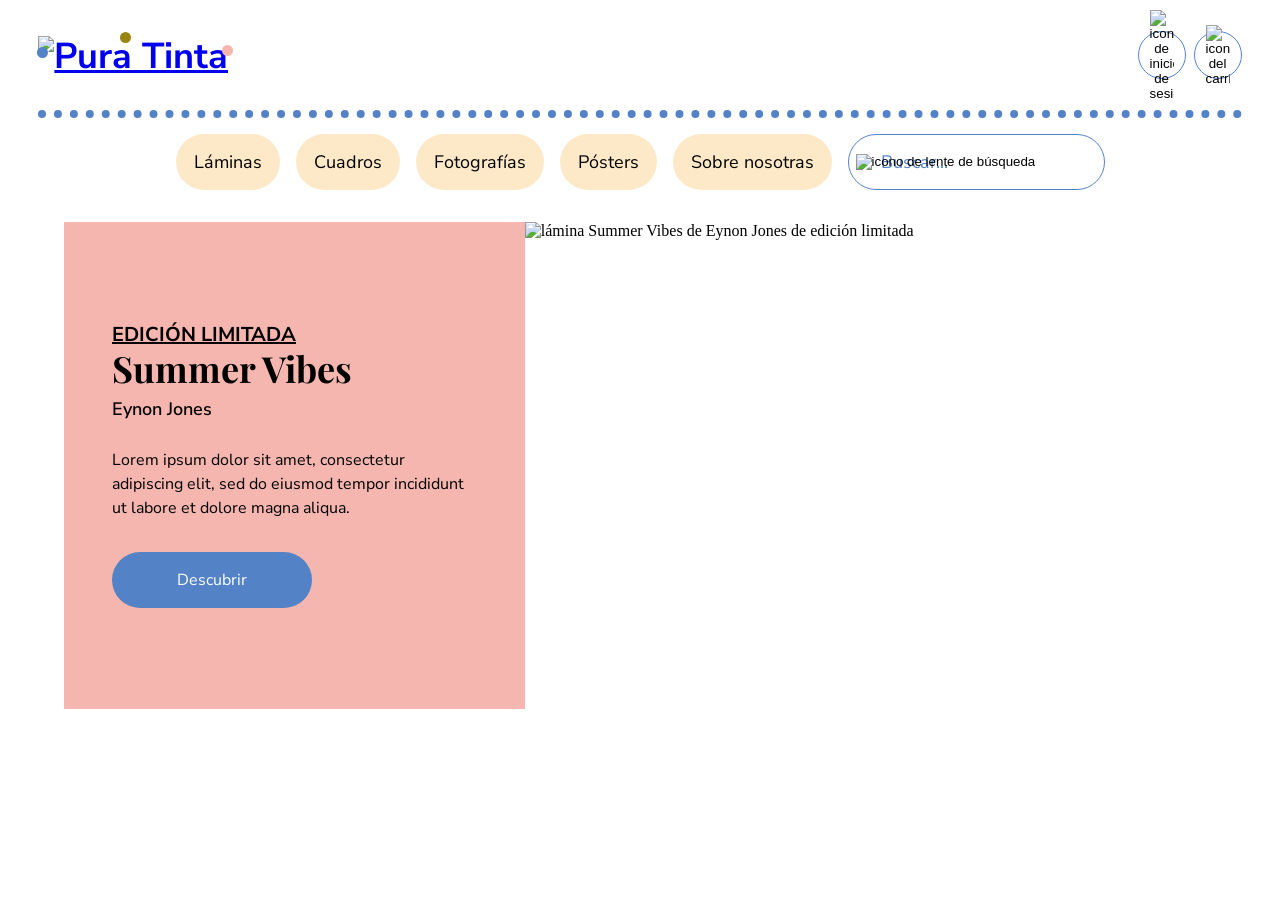
==== index.html @ 2948f5c9 "add hero section" ====
<!doctype html>
<html lang="es">
  <head>
    <meta charset="UTF-8" />
    <meta name="viewport" content="width=device-width, initial-scale=1.0" />
    <title>e-commerce Pura Tinta</title>
    <link rel="stylesheet" href="styles.css" />
    <link rel="preconnect" href="https://fonts.googleapis.com" />
    <link rel="preconnect" href="https://fonts.gstatic.com" crossorigin />
    <link
      href="https://fonts.googleapis.com/css2?family=Nunito+Sans:ital,opsz,wght@0,6..12,200..1000;1,6..12,200..1000&family=Playfair+Display:ital,wght@0,400..900;1,400..900&display=swap"
      rel="stylesheet"
    />
  </head>

  <body>
    <!-- HEADER -->
    <header class="header">
      <!-- PARTE SUPERIOR DEL HEADER -->
      <div class="header_top">
        <!-- Logo -->
        <!-- en la home el logo es h1 -->
        <!-- en las otras páginas el logo será p o div -->
        <h1 class="logo">
          <a href="#">
            <img
              src="http://a517.masterux.net/imagenes/logo-pura-tinta.svg"
              alt="Pura Tinta"
            />
          </a>
          <div class="dot blue"></div>
          <div class="dot olive"></div>
          <div class="dot rose"></div>
        </h1>

        <!-- Contenedor de botones LOGIN y CARRITO -->
        <div class="btns_container">
          <button class="btn_login">
            <img
              class="btn_icon"
              src="https://i.postimg.cc/HxgsJQ8G/icon-button-login.png"
              alt="icono de inicio de sesión"
            />
          </button>

          <button class="btn_shop">
            <img
              class="btn_icon"
              src="https://i.postimg.cc/Y9RkhTw6/icon-button-shop.png"
              alt="icono del carrito"
            />
          </button>
        </div>
      </div>

      <!-- NAVEGADOR -->
      <nav class="nav dotted_border_blue">
        <!-- pills -->
        <ul class="nav_list">
          <li class="nav_pill">
            <a href="#">Láminas</a>
          </li>

          <li class="nav_pill">
            <a href="#">Cuadros</a>
          </li>

          <li class="nav_pill">
            <a href="#">Fotografías</a>
          </li>

          <li class="nav_pill">
            <a href="#">Pósters</a>
          </li>

          <li class="nav_pill">
            <a href="#">Sobre nosotras</a>
          </li>

          <!-- barra de búsqueda -->
          <li>
            <form class="searching_bar_container">
              <input
                class="searching_bar"
                type="search"
                placeholder="Buscar..."
              />
              <button type="submit">
                <img
                  class="btn_icon searching_icon"
                  src="https://i.postimg.cc/g06HcP81/icon-Magnifying-Glass.png"
                  alt="icono de lente de búsqueda"
                />
              </button>
            </form>
          </li>
        </ul>
      </nav>
    </header>

    <main>

            <!-- HERO -->
      <section class="hero_section">
        <!-- container hero texto -->
        <div class="hero_text_container">
          <div class="hero_text">
            <h2 class="hero_title">
              <span class="underlined">EDICIÓN LIMITADA</span>
              Summer Vibes
            </h2>
            <p class="hero_artist_name">Eynon Jones</p>
            <p class="hero_description">
              Lorem ipsum dolor sit amet, consectetur adipiscing elit, sed do
              eiusmod tempor incididunt ut labore et dolore magna aliqua.
            </p>
          </div>

          <!-- este enlace con apariencia de BOTÓN lleva a la FICHA DE PRODUCTO -->
          <a href="#" class="btn_primary">Descubrir</a>
        </div>

        <!-- container hero imagen -->
        <!-- la imagen de la hero está definida como <img> y no como background-image en css ya que es el producto que queremos vender y nos interesa que se lea el “alt” si no se mostra la imagen  -->
        <div class="hero_image">
          <img
            src="http://a517.masterux.net/imagenes/productos/lamina-summer-vibes-eynon-jones.png"
            alt="lámina Summer Vibes de Eynon Jones de edición limitada"
          />
        </div>
      </section>


    </main>
  </body>
</html>
---- styles.css ----
/* ESTILOS COMUNES */
* {
  margin: 0;
  padding: 0;
  box-sizing: border-box;
}

:root {
  font-size: 16px;

  /* COLORES */
  --white: #ffffff;
  --blue: #5383c6;
  --sand: #fde9c8;
  --rose: #f4b6ae;
  --olive: #998513;
  --chocolate: #342620;
  --black: #000000;

  /* TIPOGRAFÍAS */
  --font-title: "Playfair Display", serif;
  --font-body: "Nunito Sans", Arial, sans-serif;
  --font-normal: 400;
  --font-semi-bold: 600;
  --font-bold: 700;

  /* BORDER RADIUS */
  --border-radius-rounded: 50vh;

  /* ANIMACIONES */
  --animation-dot-show: dot-show 0.2s ease forwards 1s;
}

body {
  min-width: 320px;
  padding-inline: clamp(1rem, 3vw, 4rem); /*padding laterales */
  background-color: var(--white);
}

img {
  max-width: 100%;
}

/* ================================================ */

/* COLORES */
.blue {
  background-color: var(--blue);
}

.olive {
  background-color: var(--olive);
}

.rose {
  background-color: var(--rose);
}

/* TIPOGRAFÍAS */
h1,
.hero_title {
  font-family: var(--font-title);
  font-size: 2.25rem; /* 36px */
  line-height: 2.625rem; /* 42px  */
  font-weight: var(--font-bold);
}

h2 {
  font-family: var(--font-title);
  font-size: 1.75rem; /* 28px */
  line-height: 2.35rem; /* 36px  */
  font-weight: var(--font-bold);
}

h3 {
  font-family: var(--font-body);
  font-size: 1.25rem; /* 20px */
  line-height: 1.5rem; /* 24px  */
  font-weight: var(--font-bold);
}

p,
li {
  font-family: var(--font-body);
  font-size: 1rem; /* 16px */
  line-height: 1.5rem; /* 24px  */
  font-weight: var(--font-normal);
}

a {
  font-family: var(--font-body);
}

/* UNDERLINED */
.underlined {
  text-decoration: underline;
  font-family: var(--font-body);
  font-size: 1.25rem; /* 20px */
  line-height: 1.5rem; /* 24px  */
  font-weight: var(--font-bold);
  display: block;
}

/* LOGO */
.logo {
  width: 11rem;
  height: auto;

  position: relative;
  margin-block: 1rem;
}

/* LOGO ANIMACIÓN */
/* MOBILE-FIRST */
/* ENTRADA LOGO */
.logo img {
  width: 100%;
  height: auto;
  opacity: 0;

  transform: translateX(-12rem);
  animation: logo-slide 1s ease forwards;
}

@keyframes logo-slide {
  to {
    opacity: 1;
    transform: translateX(0);
  }
}

/* DOTS */
.dot {
  width: 10px;
  height: 10px;
  border-radius: var(--border-radius-rounded);
  position: absolute;

  opacity: 0;
}

/* blue */
.dot.blue {
  bottom: 17px;
  left: 0px;

  animation:
    var(--animation-dot-show),
    /* aparece con retraso y se queda */ dot-animate-blue 1.1s infinite 1.2s; /* aparece con retraso y se repite en bucle */
}

/* olive */
.dot.olive {
  background-color: var(--olive);

  bottom: 32px;
  left: 75px;

  animation:
    var(--animation-dot-show),
    /* aparece con retraso y se queda */ dot-animate-olive 1.2s infinite 1.2s; /* aparece con retraso y se repite en bucle */
}

/* rose */
.dot.rose {
  background-color: var(--rose);

  bottom: 19px;
  left: 167px;

  animation:
    var(--animation-dot-show),
    /* aparece con retraso y se queda */ dot-animate-rose 1.3s infinite 1.2s; /* aparece con retraso y se repite en bucle */
}

/* APARICIÓN DOTS */
@keyframes dot-show {
  from {
    opacity: 0;
    transform: scale(0);
  }

  to {
    opacity: 1;
    transform: scale(1);
  }
}

/* DOTS SALTANDO */
/* blue */
@keyframes dot-animate-blue {
  5% {
    width: 10px;
    height: 10px;
  }

  20% {
    height: 12px;
  }

  30% {
    width: 8px;
    height: 12px;
  }

  50% {
    width: 11px;
    height: 6px;
    transform: translateY(9px);
  }

  75% {
    width: 10px;
    height: 10px;
  }
}

/* olive */
@keyframes dot-animate-olive {
  5% {
    width: 10px;
    height: 10px;
  }

  20% {
    height: 12px;
  }

  30% {
    width: 8px;
    height: 12px;
  }

  50% {
    width: 11px;
    height: 6px;
    transform: translateY(24px);
  }

  75% {
    width: 10px;
    height: 10px;
  }
}

/* rose */
@keyframes dot-animate-rose {
  5% {
    width: 10px;
    height: 10px;
  }

  20% {
    height: 12px;
  }

  30% {
    width: 8px;
    height: 12px;
  }

  50% {
    width: 11px;
    height: 6px;
    transform: translateY(11px);
  }

  75% {
    width: 10px;
    height: 10px;
  }
}

/* HEADER TOP */
.header_top {
  padding-block: 1rem; /* 16px */
  display: flex;
  justify-content: space-between;
  align-items: center;
  gap: 1rem; /* 16px */
}

.btns_container {
  display: flex;
  justify-content: flex-end;
  align-items: center;
  gap: 0.5rem;
}

/* NAVEGADOR */
/* MOBILE-FIRST */
.nav {
  display: flex;
  justify-content: center;
  align-items: center;
  padding-top: 1rem;
}

.nav li {
  list-style: none;
}

.nav_list {
  width: 100%;
  display: flex;
  flex-wrap: wrap;
  justify-content: center;
  align-items: center;
  gap: 0.5rem 1rem;
}

/* NAV PILLS */
.nav_pill {
  display: flex;
  justify-content: center;
  align-items: center;
  background-color: var(--sand);
  border-radius: var(--border-radius-rounded);
  width: auto;
  padding: 1.125rem 2rem; /* 18px 16px */
  max-height: 2.5rem;
  white-space: nowrap;
}

.nav_pill a {
  font-family: var(--font-body);
  font-size: 1rem; /* 16px*/
  line-height: 1.5rem; /* 24px */
  text-decoration: none;
  color: var(--black);
}

/* nav_pill HOVER */
.nav_pill:hover {
  background-color: var(--rose);
  border: 1px solid var(--black);
  transition-duration: 200ms;
}

/* nav_pill ACTIVE */
.nav_pill.active {
  background-color: var(--chocolate);
  border: none;
}

.nav_pill.active a {
  color: var(--white);
}

/* ================================================ */

/* PRIMARY BUTTON enlace con apariencia de botón */
/* MOBILE FIRST */
.btn_primary {
  background-color: var(--blue);
  color: var(--white);

  text-decoration: none;

  font-family: var(--font-body);
  font-size: 1rem; /* 16px */
  line-height: 1.5rem; /* 24px  */
  font-weight: var(--font-normal);

  display: flex;
  height: 3rem; /* 48px */
  min-width: 200px;
  justify-content: center;
  align-items: center;
  border-radius: var(--border-radius-rounded);
  padding: 1rem 2rem;
  align-self: stretch;
}

.btn_primary:hover {
  background-color: var(--rose);
  color: var(--black);
  border: 1px solid var(--black);
  transition-duration: 200ms;
}

.btn_primary:active {
  background-color: var(--chocolate);
  border: none;
  color: var(--white);
}

/* BUTTON ICON */
/* MOBILE-FIRST */
.btn_icon {
  width: 1.5rem; /* 24px */
}

.btn_login,
.btn_shop,
.btn_heart {
  width: 2.5rem; /* 40px */
  height: 2.5rem; /* 40px */

  background-color: var(--white);
  border: 1px solid var(--blue);
  border-radius: var(--border-radius-rounded);
  display: flex;
  justify-content: center;
  align-items: center;
}

.btn_login:hover,
.btn_shop:hover,
.btn_heart:hover {
  background-color: var(--rose);
  transition-duration: 200ms;
  cursor: pointer;
}

.btn_login:active,
.btn_shop:active,
.btn_heart:active {
  background-color: var(--chocolate);
}

/* BUSCADOR */
/* FORM */
.searching_bar_container {
  position: relative;
  width: 2.5rem;
  height: 2.5rem;
  display: flex;
  justify-content: center;
  align-items: center;
}

.searching_bar::placeholder {
  color: transparent;
}

.searching_bar {
  width: 100%;
  height: 100%;
  background-color: var(--white);
  border: 1px solid var(--blue);
  border-radius: var(--border-radius-rounded);
  position: relative;

  font-family: var(--font-body);
  font-size: 1.125rem; /* 18px */
  line-height: 1.375rem; /* 22px */

  display: flex;
  justify-content: center;
  align-items: center;
}

.searching_bar_container button {
  position: absolute;
  left: 0.5rem;
  background-color: transparent;
  border: none;
  cursor: pointer;
}

/* BORDE SUPERIOR DECORATIVO */
.dotted_border_blue {
  border-top: 0.5rem dotted var(--blue);
}

.dotted_border_olive {
  border-top: 0.5rem dotted var(--olive);
}

.dotted_border_rose {
  border-top: 0.5rem dotted var(--rose);
}

/* ================================================ */

/* HERO SECTION */
.hero_section {
  max-width: 72rem; /* 1152px */
  margin-inline: auto;
  padding: 2rem 0;

  display: flex;
  flex-direction: column-reverse;
  justify-content: flex-start;
  min-width: 14rem;
}

.hero_text_container {
  background-color: var(--rose);
  padding: 1.5rem 1rem;
  display: flex;
  flex-direction: column;
  gap: 2rem;
}

.hero_text {
  display: flex;
  flex-direction: column;
  justify-content: flex-start;
  align-items: stretch;
  gap: 0.5rem;
}

.hero_image > img {
  width: 100%;
  height: 100%;
  aspect-ratio: 316/350;
  object-fit: cover;
  display: block;
}

.hero_artist_name {
  font-size: 1.125rem; /* 18px */
  font-weight: var(--font-semi-bold);
  margin-block-end: 1.2rem;
}

/* ================================================ */

/* PANTALLAS min 503px */
@media screen and (min-width: 503px) {
  /* NAVEGADOR */
  .nav_pill {
    padding: 1.625rem 1.125rem; /* 26px 18px */
    max-height: 3.5rem; /* 56px */
  }

  .nav_pill a {
    font-size: 1.125rem; /* 18px */
    line-height: 1.375rem; /* 22px */
  }

  .searching_bar_container {
    width: 100%;
    height: 3.5rem;
  }

  .searching_bar {
    display: flex;
    align-items: center;
    padding-left: 2rem;
  }

  .searching_bar::placeholder {
    color: var(--blue);
  }
}

/* ================================================ */

/* PANTALLAS min 766px */
@media screen and (min-width: 766px) {
  /* LOGO ANIMACIÓN */
  .logo {
    width: 12rem;
  }

  .dot {
    width: 11px;
    height: 11px;
  }

  /* DOTS PUNTO DE PARTIDA */
  /* blue */
  .dot.blue {
    bottom: 20px;
    left: -1px;
  }

  /* olive */
  .dot.olive {
    bottom: 35px;
    left: 82px;
  }

  /* rose */
  .dot.rose {
    bottom: 22px;
    left: 184px;
  }

  /* DOTS SALTANDO */
  /* blue */
  @keyframes dot-animate-blue {
    5% {
      width: 11px;
      height: 11px;
    }

    20% {
      height: 13px;
    }

    30% {
      width: 10px;
      height: 13px;
    }

    50% {
      width: 12px;
      height: 8px;
      transform: translateY(12px);
    }

    75% {
      width: 11px;
      height: 11px;
    }
  }

  /* olive */
  @keyframes dot-animate-olive {
    5% {
      width: 11px;
      height: 11px;
    }

    20% {
      height: 13px;
    }

    30% {
      width: 10px;
      height: 13px;
    }

    50% {
      width: 12px;
      height: 8px;
      transform: translateY(27px);
    }

    75% {
      width: 11px;
      height: 11px;
    }
  }

  /* rose */
  @keyframes dot-animate-rose {
    5% {
      width: 11px;
      height: 11px;
    }

    20% {
      height: 13px;
    }

    30% {
      width: 10px;
      height: 13px;
    }

    50% {
      width: 12px;
      height: 8px;
      transform: translateY(14px);
    }

    75% {
      width: 11px;
      height: 11px;
    }
  }

  /* PRIMARY BUTTON enlace con apariencia de botón */
  .btn_primary {
    width: 12.5rem; /* 200px */
    height: 3.5rem; /* 56px */
  }

  /* BUTTON ICON */
  .btn_login,
  .btn_shop,
  .btn_heart {
    width: 3rem; /* 48px */
    height: 3rem; /* 48px */
  }

  /* HERO SECTION */
  .hero_section {
    padding: 2rem 0;
    display: grid;
    grid-template-columns: 40% 60%;
  }

  .hero_section .btn_primary {
    align-self: start;
    width: 12.5rem; /* 200px */
    height: 3.5rem; /* 56px */
  }

  .hero_image > img {
    aspect-ratio: 760/536;
  }

  .hero_text_container {
    padding: 3rem;
    display: flex;
    flex-direction: column;
    justify-content: center;
    gap: 2rem;
  }
}
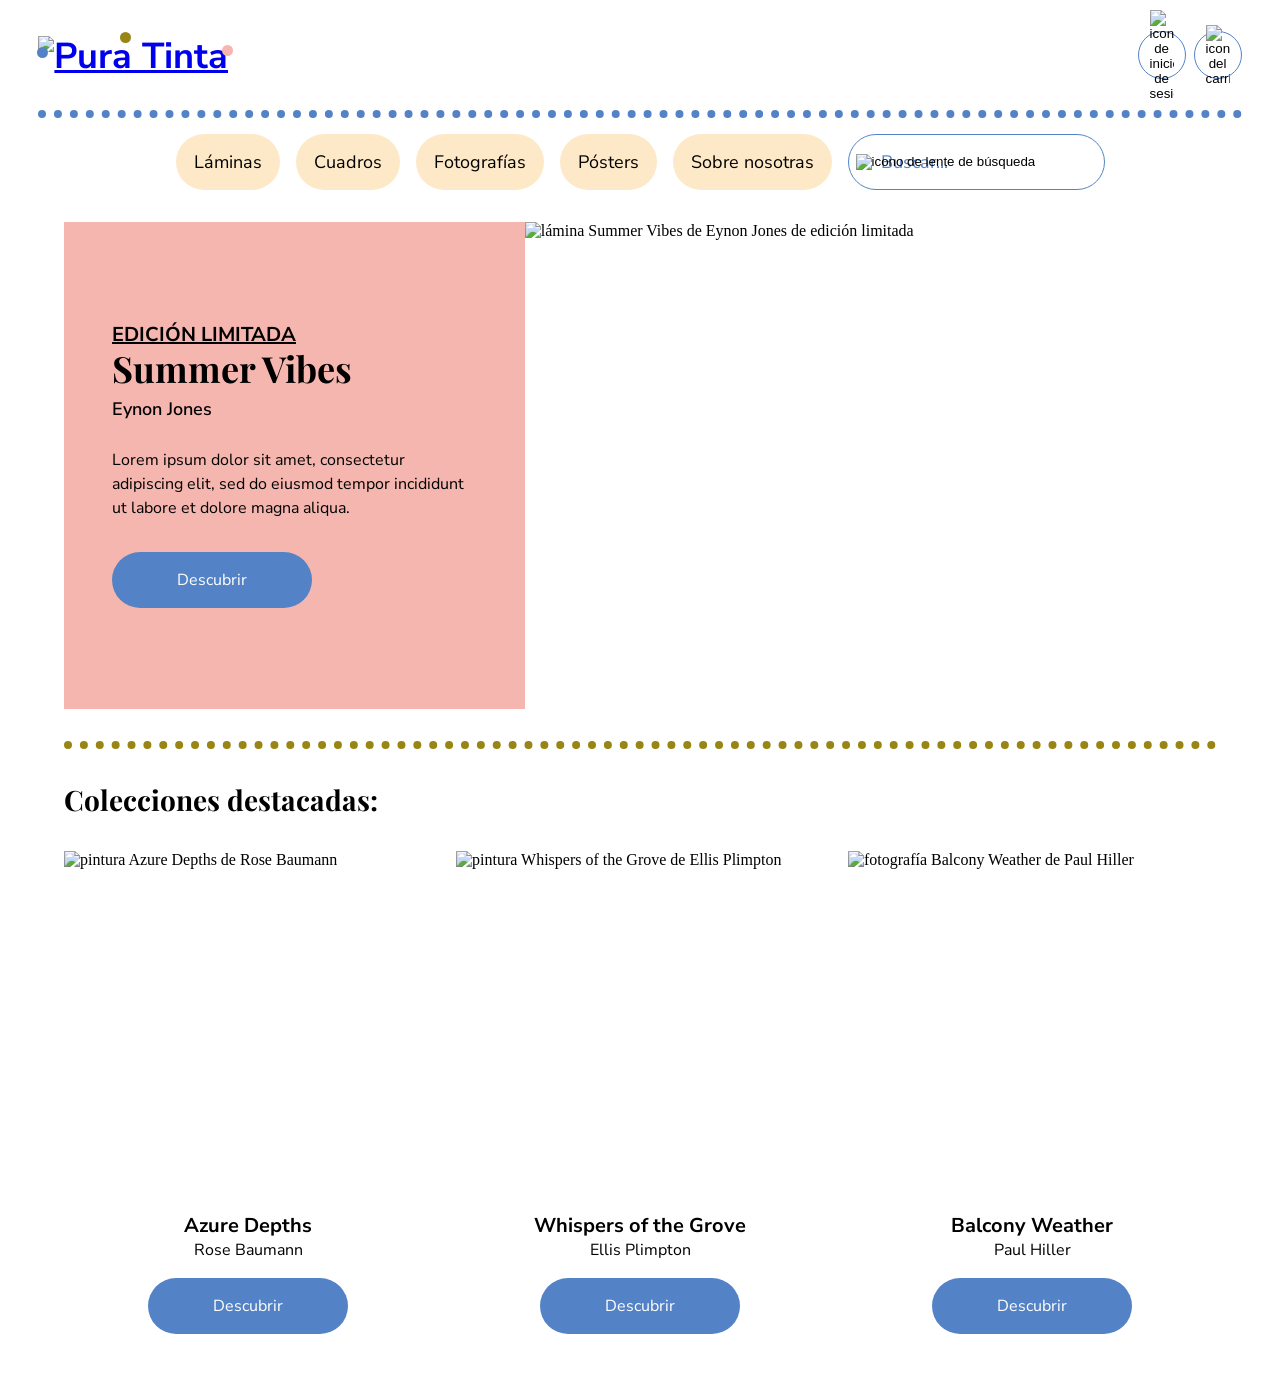
==== commit 67ec1f6d: "add collections section" ====
--- a/index.html
+++ b/index.html
@@ -130,6 +130,54 @@
         </div>
       </section>
 
+            <!-- COLECCIONES DESTACADAS -->
+      <!-- los enlaces con apariencia de botón llevarían a la colección correspondiente -->
+
+      <section class="collections_section dotted_border_olive">
+        <h2>Colecciones destacadas:</h2>
+
+        <div class="collection_cards_container">
+          <!-- card 1 -->
+          <article class="collection_card">
+            <img
+              src="http://a517.masterux.net/imagenes/productos/pintura-azure-depths-rosa-baumann.jpg"
+              alt="pintura Azure Depths de Rose Baumann"
+            />
+            <div class="collection_info">
+              <h3>Azure Depths</h3>
+              <p>Rose Baumann</p>
+              <a href="#" class="btn_primary">Descubrir</a>
+            </div>
+          </article>
+
+          <!-- card 2 -->
+          <article class="collection_card">
+            <img
+              src="http://a517.masterux.net/imagenes/productos/pintura-whispers-of-the-grove-ellis-plimpton.png"
+              alt="pintura Whispers of the Grove de Ellis Plimpton"
+            />
+            <div class="collection_info">
+              <h3>Whispers of the Grove</h3>
+              <p>Ellis Plimpton</p>
+              <a href="#" class="btn_primary">Descubrir</a>
+            </div>
+          </article>
+
+          <!-- card 3 -->
+          <article class="collection_card">
+            <img
+              src="http://a517.masterux.net/imagenes/productos/fotografia-balcony-weather-paul-hiller.png"
+              alt="fotografía Balcony Weather de Paul Hiller"
+            />
+            <div class="collection_info">
+              <h3>Balcony Weather</h3>
+              <p>Paul Hiller</p>
+              <a href="#" class="btn_primary">Descubrir</a>
+            </div>
+          </article>
+        </div>
+      </section>
+
 
     </main>
   </body>
--- a/styles.css
+++ b/styles.css
@@ -516,6 +516,58 @@
   margin-block-end: 1.2rem;
 }
 
+/* COLLECTIONS SECTION */
+.collections_section {
+  max-width: 72rem; /* 1152px */
+  margin-inline: auto;
+  padding: 2rem 0;
+  display: flex;
+  flex-direction: column;
+  justify-content: flex-start;
+  gap: 2rem;
+}
+
+.collection_cards_container {
+  display: grid;
+  grid-template-columns: repeat(auto-fit, minmax(14rem, 1fr));
+  gap: 1.5rem;
+}
+
+.collection_card {
+  position: relative;
+
+  display: flex;
+  flex-direction: column;
+  justify-content: flex-end;
+  align-items: center;
+}
+
+.collection_card > img {
+  width: 100%;
+  aspect-ratio: 3/4;
+  object-fit: cover;
+  display: block;
+}
+
+.collection_info {
+  position: absolute;
+  bottom: 0;
+  width: 100%;
+  min-height: 8.5rem;
+  background-color: hsla(0, 0%, 100%, 0.4);
+  padding: 0.5rem;
+
+  display: flex;
+  flex-direction: column;
+  justify-content: flex-start;
+  align-items: center;
+  text-align: center;
+}
+
+.collection_info > .btn_primary {
+  margin-block-start: auto;
+}
+
 /* ================================================ */
 
 /* PANTALLAS min 503px */
@@ -703,4 +755,9 @@
     justify-content: center;
     gap: 2rem;
   }
-}
+
+   /* COLLECTIONS SECTION */
+  .collection_info > .btn_primary {
+    align-self: center;
+  }
+}
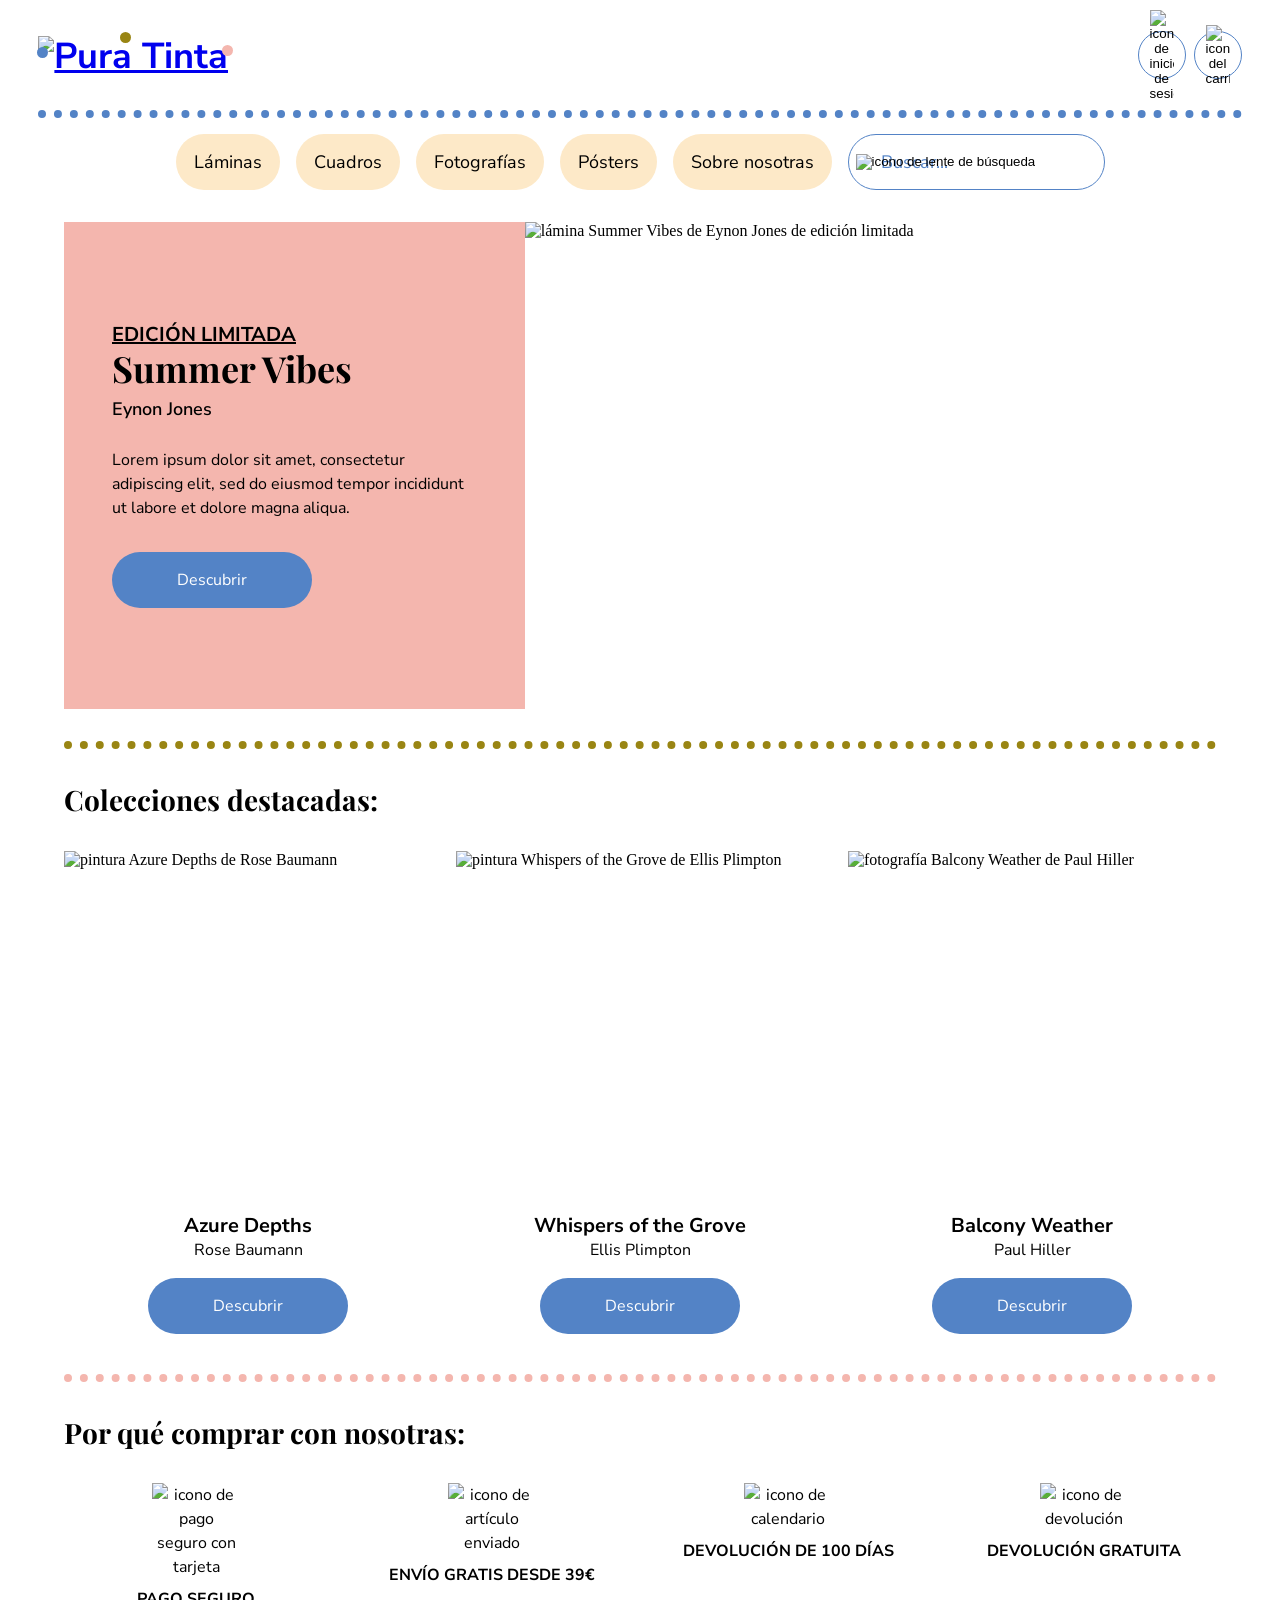
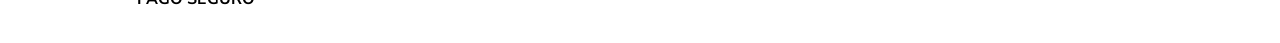
==== commit 4b94fee2: "add delivery section" ====
--- a/index.html
+++ b/index.html
@@ -99,8 +99,7 @@
     </header>
 
     <main>
-
-            <!-- HERO -->
+      <!-- HERO -->
       <section class="hero_section">
         <!-- container hero texto -->
         <div class="hero_text_container">
@@ -130,9 +129,8 @@
         </div>
       </section>
 
-            <!-- COLECCIONES DESTACADAS -->
+      <!-- COLECCIONES DESTACADAS -->
       <!-- los enlaces con apariencia de botón llevarían a la colección correspondiente -->
-
       <section class="collections_section dotted_border_olive">
         <h2>Colecciones destacadas:</h2>
 
@@ -178,6 +176,52 @@
         </div>
       </section>
 
+      <!-- BANNER ENVIÓS SEGUROS -->
+      <section class="delivery_section dotted_border_rose">
+        <h2>Por qué comprar con nosotras:</h2>
+
+        <ul class="delivery_cards_container">
+          <!-- PAGO SEGURO -->
+          <li class="delivery_card">
+            <img
+              src="http://a517.masterux.net/imagenes/iconos/icono_pagoseguro.png"
+              alt="icono de pago seguro con tarjeta"
+              class="icon_delivery_section"
+            />
+            <p>pago seguro</p>
+          </li>
+
+          <!-- ENVÍO GRATIS -->
+          <li class="delivery_card">
+            <img
+              src="http://a517.masterux.net/imagenes/iconos/icono_enviado.png"
+              alt="icono de artículo enviado"
+              class="icon_delivery_section"
+            />
+            <p>envío gratis desde 39€</p>
+          </li>
+
+          <!-- DEVOLUCIÓN DE 100 DÍAS -->
+          <li class="delivery_card">
+            <img
+              src="http://a517.masterux.net/imagenes/iconos/icono_calendario.png"
+              alt="icono de calendario"
+              class="icon_delivery_section"
+            />
+            <p>devolución de 100 días</p>
+          </li>
+
+          <!-- DEVOLUCIÓN GRATUITA -->
+          <li class="delivery_card">
+            <img
+              src="http://a517.masterux.net/imagenes/iconos/icono_devolucion.png"
+              alt="icono de devolución"
+              class="icon_delivery_section"
+            />
+            <p>devolución gratuita</p>
+          </li>
+        </ul>
+      </section>
 
     </main>
   </body>
--- a/styles.css
+++ b/styles.css
@@ -103,7 +103,7 @@
 
 /* LOGO */
 .logo {
-  width: 11rem;
+  width: 176px;
   height: auto;
 
   position: relative;
@@ -118,7 +118,7 @@
   height: auto;
   opacity: 0;
 
-  transform: translateX(-12rem);
+  transform: translateX(-192px);
   animation: logo-slide 1s ease forwards;
 }
 
@@ -288,7 +288,6 @@
 }
 
 /* NAVEGADOR */
-/* MOBILE-FIRST */
 .nav {
   display: flex;
   justify-content: center;
@@ -568,6 +567,43 @@
   margin-block-start: auto;
 }
 
+/* BENEFICIOS DE ENVÍO */
+.delivery_section {
+  max-width: 72rem; /* 1152px */
+	margin-inline: auto;
+	padding-block: 2rem; /* 32px */
+}
+
+.delivery_cards_container {
+  display: grid;
+  grid-template-columns: repeat(auto-fit, minmax(120px, 1fr));
+  gap: 2rem;
+  list-style: none;
+  margin-block-start: 2rem;
+}
+
+.delivery_card {
+  display: flex;
+  flex-direction: column;
+  align-items: center;
+  text-align: center;
+  gap: 0.5rem; /* 8px */
+}
+
+.delivery_card > p {
+  font-family: var(--font-body);
+  font-size: 1rem; /* 16px */
+  line-height: 1.5rem; /* 24px  */
+  font-weight: var(--font-bold);
+  text-transform: uppercase;
+}
+
+.delivery_card img {
+  width: 5.5rem; /*88px*/
+  object-fit: contain;
+}
+
+
 /* ================================================ */
 
 /* PANTALLAS min 503px */
@@ -605,7 +641,7 @@
 @media screen and (min-width: 766px) {
   /* LOGO ANIMACIÓN */
   .logo {
-    width: 12rem;
+    width: 192px;
   }
 
   .dot {
@@ -756,7 +792,7 @@
     gap: 2rem;
   }
 
-   /* COLLECTIONS SECTION */
+  /* COLLECTIONS SECTION */
   .collection_info > .btn_primary {
     align-self: center;
   }
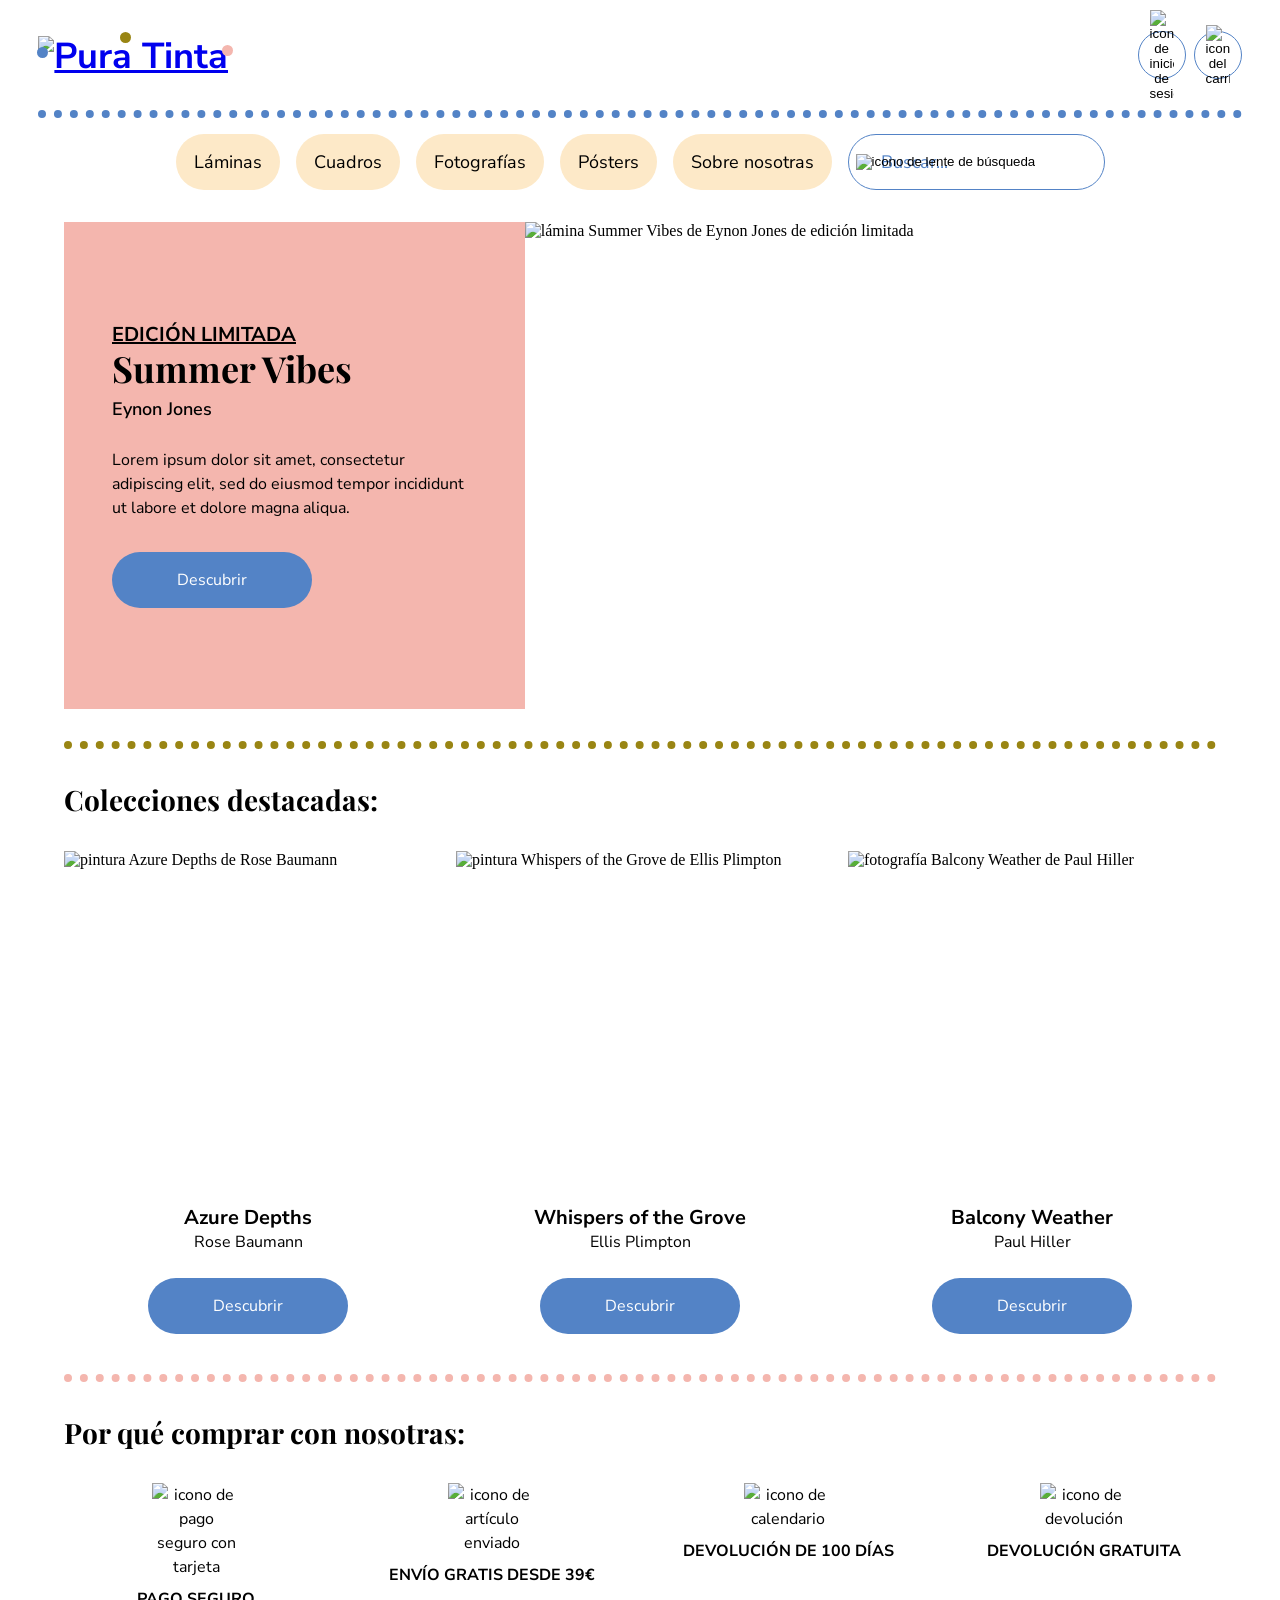
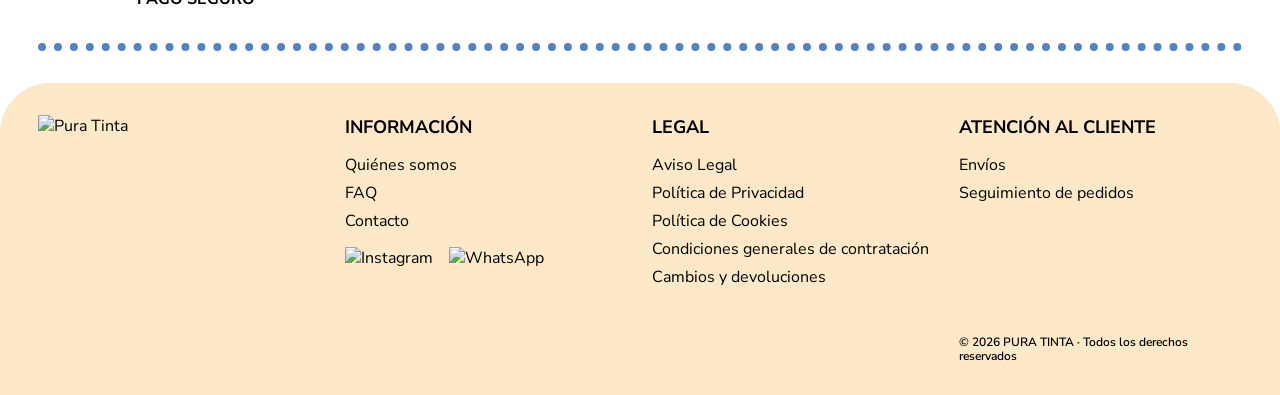
==== commit d4b95ba0: "add footer" ====
--- a/index.html
+++ b/index.html
@@ -58,7 +58,7 @@
         <!-- pills -->
         <ul class="nav_list">
           <li class="nav_pill">
-            <a href="#">Láminas</a>
+            <a href="/laminas.html">Láminas</a>
           </li>
 
           <li class="nav_pill">
@@ -116,7 +116,7 @@
           </div>
 
           <!-- este enlace con apariencia de BOTÓN lleva a la FICHA DE PRODUCTO -->
-          <a href="#" class="btn_primary">Descubrir</a>
+          <a href="laminas.html#product" class="btn_primary">Descubrir</a>
         </div>
 
         <!-- container hero imagen -->
@@ -188,7 +188,7 @@
               alt="icono de pago seguro con tarjeta"
               class="icon_delivery_section"
             />
-            <p>pago seguro</p>
+            <p class="uppercase">Pago seguro</p>
           </li>
 
           <!-- ENVÍO GRATIS -->
@@ -198,7 +198,7 @@
               alt="icono de artículo enviado"
               class="icon_delivery_section"
             />
-            <p>envío gratis desde 39€</p>
+            <p class="uppercase">Envío gratis desde 39€</p>
           </li>
 
           <!-- DEVOLUCIÓN DE 100 DÍAS -->
@@ -208,7 +208,7 @@
               alt="icono de calendario"
               class="icon_delivery_section"
             />
-            <p>devolución de 100 días</p>
+            <p class="uppercase">Devolución de 100 días</p>
           </li>
 
           <!-- DEVOLUCIÓN GRATUITA -->
@@ -218,11 +218,106 @@
               alt="icono de devolución"
               class="icon_delivery_section"
             />
-            <p>devolución gratuita</p>
-          </li>
-        </ul>
-      </section>
-
+            <p class="uppercase">Devolución gratuita</p>
+          </li>
+        </ul>
+      </section>
+
+      <div class="dotted_border_blue"></div>
     </main>
+
+    <!-- FOOTER -->
+    <footer class="footer">
+      <div class="logo_footer">
+        <a href="index.html">
+          <img
+            src="http://a517.masterux.net/imagenes/logo-footer.svg"
+            alt="Pura Tinta"
+          />
+        </a>
+      </div>
+
+      <!-- INFORMACIÓN -->
+      <section class="footer_section">
+        <h2 class="footer_theme uppercase">Información</h2>
+        <ul>
+          <li>
+            <a href="#">Quiénes somos</a>
+          </li>
+
+          <li>
+            <a href="#">FAQ</a>
+          </li>
+
+          <li>
+            <a href="#">Contacto</a>
+          </li>
+        </ul>
+
+        <div class="footer_icons_container">
+          <a href="#">
+            <img
+              src="http://a517.masterux.net/imagenes/iconos/icono_instagram_logo.svg"
+              alt="Instagram"
+              class="footer_img"
+            />
+          </a>
+
+          <a href="#">
+            <img
+              src="http://a517.masterux.net/imagenes/iconos/icono_whatApp_logo.svg"
+              alt="WhatsApp"
+              class="footer_img"
+            />
+          </a>
+        </div>
+      </section>
+
+      <!-- LEGAL -->
+      <section class="footer_section">
+        <h2 class="footer_theme uppercase">Legal</h2>
+        <ul>
+          <li>
+            <a href="#">Aviso Legal</a>
+          </li>
+
+          <li>
+            <a href="#">Política de Privacidad</a>
+          </li>
+
+          <li>
+            <a href="#">Política de Cookies</a>
+          </li>
+
+          <li>
+            <a href="#">Condiciones generales de contratación</a>
+          </li>
+
+          <li>
+            <a href="#">Cambios y devoluciones</a>
+          </li>
+        </ul>
+      </section>
+
+      <!-- ATENCIÓN AL CLIENTE -->
+      <section class="footer_section">
+        <h2 class="footer_theme uppercase">Atención al cliente</h2>
+        <ul>
+          <li>
+            <a href="#">Envíos</a>
+          </li>
+
+          <li>
+            <a href="#">Seguimiento de pedidos</a>
+          </li>
+        </ul>
+      </section>
+
+      <!-- COPYRIGHT -->
+      <p class="copyright">
+        &copy; 2026 PURA TINTA · Todos los derechos reservados
+      </p>
+    </footer>
+    
   </body>
 </html>
--- a/styles.css
+++ b/styles.css
@@ -1,4 +1,4 @@
-/* ESTILOS COMUNES */
+/* ================= ESTILOS COMUNES ================= */
 * {
   margin: 0;
   padding: 0;
@@ -33,17 +33,21 @@
 
 body {
   min-width: 320px;
+  
+  background-color: var(--white);
+}
+ 
+.header,
+main {
   padding-inline: clamp(1rem, 3vw, 4rem); /*padding laterales */
-  background-color: var(--white);
 }
 
 img {
   max-width: 100%;
 }
 
-/* ================================================ */
-
-/* COLORES */
+/* ================= COLORES ================= */
+
 .blue {
   background-color: var(--blue);
 }
@@ -56,7 +60,7 @@
   background-color: var(--rose);
 }
 
-/* TIPOGRAFÍAS */
+/* ============== TIPOGRAFÍAS ============== */
 h1,
 .hero_title {
   font-family: var(--font-title);
@@ -91,6 +95,10 @@
   font-family: var(--font-body);
 }
 
+.uppercase {
+  text-transform: uppercase;
+}
+
 /* UNDERLINED */
 .underlined {
   text-decoration: underline;
@@ -101,8 +109,9 @@
   display: block;
 }
 
-/* LOGO */
-.logo {
+/* ============== LOGO ============== */
+.logo,
+.logo_footer {
   width: 176px;
   height: auto;
 
@@ -110,8 +119,8 @@
   margin-block: 1rem;
 }
 
-/* LOGO ANIMACIÓN */
-/* MOBILE-FIRST */
+/* ============== LOGO ANIMACIÓN ============== */
+
 /* ENTRADA LOGO */
 .logo img {
   width: 100%;
@@ -271,6 +280,227 @@
   }
 }
 
+/* PANTALLAS min 766px */
+@media screen and (min-width: 766px) {
+  /* LOGO ANIMACIÓN */
+  .logo {
+    width: 192px;
+  }
+
+  .dot {
+    width: 11px;
+    height: 11px;
+  }
+
+  /* DOTS PUNTO DE PARTIDA */
+  /* blue */
+  .dot.blue {
+    bottom: 20px;
+    left: -1px;
+  }
+
+  /* olive */
+  .dot.olive {
+    bottom: 35px;
+    left: 82px;
+  }
+
+  /* rose */
+  .dot.rose {
+    bottom: 22px;
+    left: 184px;
+  }
+
+  /* DOTS SALTANDO */
+  /* blue */
+  @keyframes dot-animate-blue {
+    5% {
+      width: 11px;
+      height: 11px;
+    }
+
+    20% {
+      height: 13px;
+    }
+
+    30% {
+      width: 10px;
+      height: 13px;
+    }
+
+    50% {
+      width: 12px;
+      height: 8px;
+      transform: translateY(12px);
+    }
+
+    75% {
+      width: 11px;
+      height: 11px;
+    }
+  }
+
+  /* olive */
+  @keyframes dot-animate-olive {
+    5% {
+      width: 11px;
+      height: 11px;
+    }
+
+    20% {
+      height: 13px;
+    }
+
+    30% {
+      width: 10px;
+      height: 13px;
+    }
+
+    50% {
+      width: 12px;
+      height: 8px;
+      transform: translateY(27px);
+    }
+
+    75% {
+      width: 11px;
+      height: 11px;
+    }
+  }
+
+  /* rose */
+  @keyframes dot-animate-rose {
+    5% {
+      width: 11px;
+      height: 11px;
+    }
+
+    20% {
+      height: 13px;
+    }
+
+    30% {
+      width: 10px;
+      height: 13px;
+    }
+
+    50% {
+      width: 12px;
+      height: 8px;
+      transform: translateY(14px);
+    }
+
+    75% {
+      width: 11px;
+      height: 11px;
+    }
+  }
+}
+
+/* ============== BOTONES ============== */
+
+/* PRIMARY BUTTON enlace con apariencia de botón */
+/* MOBILE FIRST */
+.btn_primary {
+  background-color: var(--blue);
+  color: var(--white);
+
+  text-decoration: none;
+
+  font-family: var(--font-body);
+  font-size: 1rem; /* 16px */
+  line-height: 1.5rem; /* 24px  */
+  font-weight: var(--font-normal);
+
+  display: flex;
+  height: 3rem; /* 48px */
+  min-width: 200px;
+  justify-content: center;
+  align-items: center;
+  border-radius: var(--border-radius-rounded);
+  padding: 1rem 2rem;
+  align-self: stretch;
+}
+
+.btn_primary:hover {
+  background-color: var(--rose);
+  color: var(--black);
+  border: 1px solid var(--black);
+  transition-duration: 200ms;
+}
+
+.btn_primary:active {
+  background-color: var(--chocolate);
+  border: none;
+  color: var(--white);
+}
+
+/* BUTTON ICON */
+/* MOBILE-FIRST */
+.btn_icon {
+  width: 1.5rem; /* 24px */
+}
+
+.btn_login,
+.btn_shop,
+.btn_heart {
+  width: 2.5rem; /* 40px */
+  height: 2.5rem; /* 40px */
+
+  background-color: var(--white);
+  border: 1px solid var(--blue);
+  border-radius: var(--border-radius-rounded);
+  display: flex;
+  justify-content: center;
+  align-items: center;
+}
+
+.btn_login:hover,
+.btn_shop:hover,
+.btn_heart:hover {
+  background-color: var(--rose);
+  transition-duration: 200ms;
+  cursor: pointer;
+}
+
+.btn_login:active,
+.btn_shop:active,
+.btn_heart:active {
+  background-color: var(--chocolate);
+}
+
+/* PANTALLAS min 766px */
+@media screen and (min-width: 766px) {
+  /* PRIMARY BUTTON enlace con apariencia de botón */
+  .btn_primary {
+    width: 12.5rem; /* 200px */
+    height: 3.5rem; /* 56px */
+  }
+
+  /* BUTTON ICON */
+  .btn_login,
+  .btn_shop,
+  .btn_heart {
+    width: 3rem; /* 48px */
+    height: 3rem; /* 48px */
+  }
+}
+
+/* ================= BORDE SUPERIOR DECORATIVO ================ */
+.dotted_border_blue {
+  border-top: 0.5rem dotted var(--blue);
+}
+
+.dotted_border_olive {
+  border-top: 0.5rem dotted var(--olive);
+}
+
+.dotted_border_rose {
+  border-top: 0.5rem dotted var(--rose);
+}
+
+/* ============== NAVEGADOR ============== */
+
 /* HEADER TOP */
 .header_top {
   padding-block: 1rem; /* 16px */
@@ -287,7 +517,7 @@
   gap: 0.5rem;
 }
 
-/* NAVEGADOR */
+/* NAVBAR */
 .nav {
   display: flex;
   justify-content: center;
@@ -344,78 +574,6 @@
 
 .nav_pill.active a {
   color: var(--white);
-}
-
-/* ================================================ */
-
-/* PRIMARY BUTTON enlace con apariencia de botón */
-/* MOBILE FIRST */
-.btn_primary {
-  background-color: var(--blue);
-  color: var(--white);
-
-  text-decoration: none;
-
-  font-family: var(--font-body);
-  font-size: 1rem; /* 16px */
-  line-height: 1.5rem; /* 24px  */
-  font-weight: var(--font-normal);
-
-  display: flex;
-  height: 3rem; /* 48px */
-  min-width: 200px;
-  justify-content: center;
-  align-items: center;
-  border-radius: var(--border-radius-rounded);
-  padding: 1rem 2rem;
-  align-self: stretch;
-}
-
-.btn_primary:hover {
-  background-color: var(--rose);
-  color: var(--black);
-  border: 1px solid var(--black);
-  transition-duration: 200ms;
-}
-
-.btn_primary:active {
-  background-color: var(--chocolate);
-  border: none;
-  color: var(--white);
-}
-
-/* BUTTON ICON */
-/* MOBILE-FIRST */
-.btn_icon {
-  width: 1.5rem; /* 24px */
-}
-
-.btn_login,
-.btn_shop,
-.btn_heart {
-  width: 2.5rem; /* 40px */
-  height: 2.5rem; /* 40px */
-
-  background-color: var(--white);
-  border: 1px solid var(--blue);
-  border-radius: var(--border-radius-rounded);
-  display: flex;
-  justify-content: center;
-  align-items: center;
-}
-
-.btn_login:hover,
-.btn_shop:hover,
-.btn_heart:hover {
-  background-color: var(--rose);
-  transition-duration: 200ms;
-  cursor: pointer;
-}
-
-.btn_login:active,
-.btn_shop:active,
-.btn_heart:active {
-  background-color: var(--chocolate);
 }
 
 /* BUSCADOR */
@@ -458,22 +616,36 @@
   cursor: pointer;
 }
 
-/* BORDE SUPERIOR DECORATIVO */
-.dotted_border_blue {
-  border-top: 0.5rem dotted var(--blue);
-}
-
-.dotted_border_olive {
-  border-top: 0.5rem dotted var(--olive);
-}
-
-.dotted_border_rose {
-  border-top: 0.5rem dotted var(--rose);
-}
-
-/* ================================================ */
-
-/* HERO SECTION */
+/* PANTALLAS min 503px */
+@media screen and (min-width: 503px) {
+  /* NAVEGADOR */
+  .nav_pill {
+    padding: 1.625rem 1.125rem; /* 26px 18px */
+    max-height: 3.5rem; /* 56px */
+  }
+
+  .nav_pill a {
+    font-size: 1.125rem; /* 18px */
+    line-height: 1.375rem; /* 22px */
+  }
+
+  .searching_bar_container {
+    width: 100%;
+    height: 3.5rem;
+  }
+
+  .searching_bar {
+    display: flex;
+    align-items: center;
+    padding-left: 2rem;
+  }
+
+  .searching_bar::placeholder {
+    color: var(--blue);
+  }
+}
+
+/* ================= HERO SECTION ================= */
 .hero_section {
   max-width: 72rem; /* 1152px */
   margin-inline: auto;
@@ -515,7 +687,35 @@
   margin-block-end: 1.2rem;
 }
 
-/* COLLECTIONS SECTION */
+/* PANTALLAS min 766px */
+@media screen and (min-width: 766px) {
+  /* HERO SECTION */
+  .hero_section {
+    padding: 2rem 0;
+    display: grid;
+    grid-template-columns: 40% 60%;
+  }
+
+  .hero_section .btn_primary {
+    align-self: start;
+    width: 12.5rem; /* 200px */
+    height: 3.5rem; /* 56px */
+  }
+
+  .hero_image > img {
+    aspect-ratio: 760/536;
+  }
+
+  .hero_text_container {
+    padding: 3rem;
+    display: flex;
+    flex-direction: column;
+    justify-content: center;
+    gap: 2rem;
+  }
+}
+
+/* ================ COLLECTIONS SECTION =============== */
 .collections_section {
   max-width: 72rem; /* 1152px */
   margin-inline: auto;
@@ -552,7 +752,7 @@
   position: absolute;
   bottom: 0;
   width: 100%;
-  min-height: 8.5rem;
+  height: 8rem;
   background-color: hsla(0, 0%, 100%, 0.4);
   padding: 0.5rem;
 
@@ -567,11 +767,23 @@
   margin-block-start: auto;
 }
 
-/* BENEFICIOS DE ENVÍO */
+/* PANTALLAS min 766px */
+@media screen and (min-width: 766px) {
+  /* COLLECTIONS SECTION */
+  .collection_info {
+    height: 9rem;
+  }
+
+  .collection_info > .btn_primary {
+    align-self: center;
+  }
+}
+
+/* =============== BENEFICIOS DE ENVÍO ================ */
 .delivery_section {
   max-width: 72rem; /* 1152px */
-	margin-inline: auto;
-	padding-block: 2rem; /* 32px */
+  margin-inline: auto;
+  padding-block: 2rem; /* 32px */
 }
 
 .delivery_cards_container {
@@ -595,7 +807,6 @@
   font-size: 1rem; /* 16px */
   line-height: 1.5rem; /* 24px  */
   font-weight: var(--font-bold);
-  text-transform: uppercase;
 }
 
 .delivery_card img {
@@ -603,197 +814,495 @@
   object-fit: contain;
 }
 
-
-/* ================================================ */
-
-/* PANTALLAS min 503px */
-@media screen and (min-width: 503px) {
-  /* NAVEGADOR */
-  .nav_pill {
-    padding: 1.625rem 1.125rem; /* 26px 18px */
-    max-height: 3.5rem; /* 56px */
-  }
-
-  .nav_pill a {
-    font-size: 1.125rem; /* 18px */
-    line-height: 1.375rem; /* 22px */
-  }
-
-  .searching_bar_container {
-    width: 100%;
-    height: 3.5rem;
-  }
-
-  .searching_bar {
-    display: flex;
-    align-items: center;
-    padding-left: 2rem;
-  }
-
-  .searching_bar::placeholder {
-    color: var(--blue);
-  }
-}
-
-/* ================================================ */
+/* ================== LÁMINAS PAGE =================== */
+
+/* BREADCRUMBS */
+.breadcrumbs ul {
+  display: flex;
+  justify-content: flex-start;
+  align-items: center;
+  flex-wrap: wrap;
+  gap: 0.25rem;
+  list-style: none;
+}
+
+/* se añaden barras separadoras */
+.breadcrumbs li:not(:last-child)::after {
+  content: "/";
+}
+
+.breadcrumbs a {
+  color: black;
+  text-decoration: none;
+  font-size: 1rem; /* 16px */
+  line-height: 1.5rem; /* 24px */
+}
+
+.breadcrumbs a:hover {
+  text-decoration: underline;
+}
+
+/* ================= FICHA DE PRODUCTO =============== */
+.product_sheet {
+  max-width: 72rem;
+  margin-inline: auto;
+  padding-block: 2rem;
+}
+
+/* LAYOUT FICHA */
+.product_sheet_container {
+  display: flex;
+  flex-direction: column;
+  margin-top: 1.5rem; /* 24px */
+  gap: 1rem;
+}
 
 /* PANTALLAS min 766px */
 @media screen and (min-width: 766px) {
-  /* LOGO ANIMACIÓN */
-  .logo {
-    width: 192px;
-  }
-
-  .dot {
-    width: 11px;
-    height: 11px;
-  }
-
-  /* DOTS PUNTO DE PARTIDA */
-  /* blue */
-  .dot.blue {
-    bottom: 20px;
-    left: -1px;
-  }
-
-  /* olive */
-  .dot.olive {
-    bottom: 35px;
-    left: 82px;
-  }
-
-  /* rose */
-  .dot.rose {
-    bottom: 22px;
-    left: 184px;
-  }
-
-  /* DOTS SALTANDO */
-  /* blue */
-  @keyframes dot-animate-blue {
-    5% {
-      width: 11px;
-      height: 11px;
-    }
-
-    20% {
-      height: 13px;
-    }
-
-    30% {
-      width: 10px;
-      height: 13px;
-    }
-
-    50% {
-      width: 12px;
-      height: 8px;
-      transform: translateY(12px);
-    }
-
-    75% {
-      width: 11px;
-      height: 11px;
-    }
-  }
-
-  /* olive */
-  @keyframes dot-animate-olive {
-    5% {
-      width: 11px;
-      height: 11px;
-    }
-
-    20% {
-      height: 13px;
-    }
-
-    30% {
-      width: 10px;
-      height: 13px;
-    }
-
-    50% {
-      width: 12px;
-      height: 8px;
-      transform: translateY(27px);
-    }
-
-    75% {
-      width: 11px;
-      height: 11px;
-    }
-  }
-
-  /* rose */
-  @keyframes dot-animate-rose {
-    5% {
-      width: 11px;
-      height: 11px;
-    }
-
-    20% {
-      height: 13px;
-    }
-
-    30% {
-      width: 10px;
-      height: 13px;
-    }
-
-    50% {
-      width: 12px;
-      height: 8px;
-      transform: translateY(14px);
-    }
-
-    75% {
-      width: 11px;
-      height: 11px;
-    }
-  }
-
-  /* PRIMARY BUTTON enlace con apariencia de botón */
-  .btn_primary {
-    width: 12.5rem; /* 200px */
-    height: 3.5rem; /* 56px */
-  }
-
-  /* BUTTON ICON */
-  .btn_login,
-  .btn_shop,
-  .btn_heart {
-    width: 3rem; /* 48px */
-    height: 3rem; /* 48px */
-  }
-
-  /* HERO SECTION */
-  .hero_section {
-    padding: 2rem 0;
+  .product_sheet_container {
     display: grid;
-    grid-template-columns: 40% 60%;
-  }
-
-  .hero_section .btn_primary {
-    align-self: start;
-    width: 12.5rem; /* 200px */
-    height: 3.5rem; /* 56px */
-  }
-
-  .hero_image > img {
-    aspect-ratio: 760/536;
-  }
-
-  .hero_text_container {
-    padding: 3rem;
-    display: flex;
-    flex-direction: column;
-    justify-content: center;
-    gap: 2rem;
-  }
-
-  /* COLLECTIONS SECTION */
-  .collection_info > .btn_primary {
-    align-self: center;
-  }
-}
+    grid-template-columns: 45% 1fr;
+  }
+}
+
+/* IMAGEN */
+.product_sheet_image img {
+  width: 100%;
+  aspect-ratio: 648/896;
+  object-fit: cover;
+  display: block;
+}
+
+.product_sheet_content {
+  position: relative;
+  display: flex;
+  flex-direction: column;
+  gap: 1.3rem;
+  container-type: inline-size; /* para habilitar container queries */
+}
+
+.product_sheet_content .btn_heart {
+  position: absolute;
+  top: 0;
+  right: 0;
+}
+
+/* CABECERA */
+.product_sheet_header h1 {
+  display: flex;
+  flex-direction: column;
+  gap: 0.5rem;
+}
+
+/* NOMBRE ARTISTA */
+.product_sheet_artist_name {
+  font-family: var(--font-title);
+  font-size: 1rem;
+  line-height: 1.5rem;
+  font-weight: var(--font-semi-bold);
+}
+
+/* PRECIO */
+.product_sheet_price {
+  display: flex;
+  align-items: flex-end;
+  gap: 1rem;
+}
+
+.price {
+  font-family: var(--font-body);
+  font-size: 2rem; /* 32px */
+  line-height: 2.75rem; /* 44px */
+}
+
+.taxes {
+  font-size: 1rem; /* 16px */
+  line-height: 1.5rem; /* 24px */
+}
+
+/* TALLAS */
+.product_sheet_size {
+  display: flex;
+  flex-direction: column;
+  gap: 0.75rem;
+}
+
+.product_sheet_size :is(legend) {
+  font-family: var(--font-body);
+  font-size: 1rem;
+  margin-block-end: 0.5rem;
+}
+
+input[type="radio"] {
+  display: none;
+}
+
+.btns_size_container {
+  display: flex;
+  flex-direction: column;
+  justify-content: center;
+  gap: 0.5rem;
+}
+
+@container (min-width: 503px) {
+  .btns_size_container {
+    flex-direction: row;
+  }
+}
+
+.btn_secondary {
+  height: 2.5rem;
+  padding-inline: 0.5rem;
+  border-radius: var(--border-radius-rounded);
+  border: 1px solid var(--black);
+  background-color: var(--white);
+  white-space: nowrap;
+  cursor: pointer;
+
+  font-family: var(--font-body);
+  font-size: 1rem;
+
+  display: flex;
+  justify-content: center;
+  align-items: center;
+  flex-grow: 1;
+}
+
+.btn_secondary:hover {
+  background-color: var(--rose);
+  border: 1px solid var(--black);
+}
+
+.btn_secondary:active {
+  background-color: var(--chocolate);
+  color: var(--white);
+}
+
+/* AÑADIR O RESTAR UNIDADES */
+.quantity_selector {
+  min-height: 3rem;
+  border: 1px solid var(--blue);
+  border-radius: var(--border-radius-rounded);
+  display: flex;
+  justify-content: center;
+  align-items: center;
+  gap: 1rem;
+}
+
+.quantity_selector button {
+  border: none;
+  background: transparent;
+  cursor: pointer;
+}
+
+.quantity_selector span {
+  font-family: var(--font-body);
+  font-size: 1rem;
+}
+
+.btn_cart_plus,
+.btn_cart_minus {
+  width: 2.5rem; /* 40px */
+  height: 2.5rem; /* 40px */
+}
+
+/* BOTÓN CARRITO */
+.btn_add_to_cart {
+  min-height: 3rem;
+  border: none;
+  border-radius: var(--border-radius-rounded);
+  padding-inline: 1rem;
+  background-color: var(--blue);
+  color: var(--white);
+  display: flex;
+  justify-content: center;
+  align-items: center;
+  gap: 1rem;
+
+  font-family: var(--font-body);
+  font-size: 1rem;
+  cursor: pointer;
+}
+
+.btn_add_to_cart:hover {
+  background-color: var(--rose);
+  color: var(--black);
+  border: 1px solid var(--black);
+}
+
+.btn_add_to_cart:active {
+  background-color: var(--chocolate);
+  color: var(--white);
+}
+
+/* EXTRA INFO */
+.product_sheet_additional_info ul {
+  padding-left: 1rem;
+}
+
+/* COMPARTIR ENLACE */
+.product_sheet_share {
+  display: flex;
+  align-items: flex-end;
+  gap: 0.5rem;
+}
+
+.btn_share {
+  width: 2rem; /* 32px */
+  height: 2rem; /* 32px */
+  border: none;
+  background-color: transparent;
+}
+
+.product_sheet_share:hover {
+  text-decoration: underline;
+  cursor: pointer;
+}
+
+/* EXTRA INFO */
+.product_sheet_additional_info ul {
+  padding-left: 1rem;
+}
+
+/* ================= PRODUCTOS SUGERIDOS =============== */
+
+.suggested_products_section {
+  max-width: 72rem; /* 1152px */
+  margin-inline: auto;
+  padding-block: 2rem; /* 32px */
+}
+
+/* FLUID GRID MOBILE */
+.suggested_products_cards_container {
+  display: grid;
+  grid-template-columns: repeat(auto-fit, minmax(12.5rem, 1fr));
+  gap: 1.5rem;
+  row-gap: 2rem;
+  margin-block-start: 1.5rem;
+}
+
+.suggested_products_card {
+  display: flex;
+  flex-direction: column;
+  gap: 0.5rem; /* 8px */
+  height: 100%;
+}
+
+.suggested_products_img {
+  width: 100%;
+  aspect-ratio: 176/250;
+  object-fit: cover;
+}
+
+.suggested_products_text_container {
+  display: flex;
+  flex-direction: column;
+  gap: 0.75rem; /* 12 px */
+  flex-grow: 1;
+}
+
+.suggested_products_title {
+  display: flex;
+  flex-direction: column;
+  font-size: 1.25rem; /* 20px */
+  line-height: 1.5rem; /* 24px  */
+  font-weight: var(--font-bold);
+}
+
+.suggested_products_artist_name {
+  font-size: 1rem; /* 16px */
+  line-height: 1.5rem; /* 24px  */
+  font-weight: var(--font-normal);
+}
+
+.suggested_products_price_buttons_container {
+  display: grid;
+  grid-template-columns: minmax(0, 1fr) auto;
+  gap: 0.5rem;
+  margin-top: auto;
+}
+
+.price {
+  font-size: 1.25rem; /* 20px */
+  line-height: 1.375rem; /* 22px  */
+  font-weight: var(--font-semi-bold);
+  display: flex;
+  flex-direction: column;
+  justify-content: space-between;
+}
+
+.taxes {
+  font-size: 0.875rem; /* 14px */
+  line-height: 1rem; /* 16px */
+  font-weight: var(--font-normal);
+}
+
+.suggested_products_buttons_container {
+  display: flex;
+  flex-wrap: wrap;
+  justify-content: flex-end;
+  gap: 0.5rem;
+}
+
+/* =========== BOTONES OJO ============== */
+
+/* BOTÓN CARRITO */
+.btn_icon_add_to_cart {
+  height: 2.5rem;
+  width: 2.5rem;
+  border: none;
+  border-radius: var(--border-radius-rounded);
+  background-color: var(--blue);
+  color: var(--white);
+  display: flex;
+  justify-content: center;
+  align-items: center;
+
+  font-family: var(--font-body);
+  font-size: 1rem;
+  cursor: pointer;
+}
+
+.btn_icon_add_to_cart:hover {
+  background-color: var(--rose);
+  color: var(--black);
+  border: 1px solid var(--black);
+}
+
+.btn_icon_add_to_cart:active {
+  background-color: var(--chocolate);
+  color: var(--white);
+}
+
+@media screen and (min-width: 766px) {
+  .btn_icon_add_to_cart {
+    height: 3rem;
+    width: 3rem;
+  }
+}
+
+
+
+/* ===================== FOOTER ==================== */
+
+.footer :is(h2) {
+  font-family: var(--font-body);
+  font-size: 1.125rem; /* 18px */
+  line-height: 1.5rem; /* 24px  */
+  font-weight: var(--font-bold);
+}
+
+.footer {
+  padding-inline: clamp(1rem, 3vw, 4rem); /*padding laterales */
+  background-color: var(--sand);
+  border-radius: 50px 50px 0 0;
+  margin-block-start: 2rem;
+  padding-block: 2rem;
+  display: flex;
+  flex-direction: column;
+  justify-content: flex-start;
+  align-items: center;
+  gap: 2.5rem;
+}
+
+.footer_section {
+  display: flex;
+  flex-direction: column;
+  justify-content: flex-start;
+  align-items: center;
+}
+
+.footer :is(ul) {
+  list-style: none;
+  margin-block-start: 0.5rem;
+}
+
+.footer :is(li) {
+  font-family: var(--font-body);
+  font-size: 1rem; /* 16px */
+  line-height: 1.25rem; /* 20px  */
+  font-weight: var(--font-normal); 
+  text-align: center;
+  margin: 0.5rem 0;
+}
+
+.footer :is(a) {
+  text-decoration: none;
+  color: var(--black);
+}
+
+.footer :is(a):hover {
+  color: var(--blue);
+  
+}
+
+.footer :is(a):active {
+  font-weight: var(--font-semi-bold);
+}
+
+.footer_img:hover{
+  transform: scale(1.1);
+  transition-duration: 200ms;
+}
+
+
+.footer_icons_container {
+  margin: 0.5rem 0 0;
+  display: flex;
+  width: max-content;
+  height: auto;
+  gap: 1rem;
+}
+
+.copyright {
+  font-family: var(--font-body);
+  font-size: 0.75rem; /* 12px */
+  line-height: 0.875rem;
+  font-weight: var(--font-semi-bold);
+  text-align: center;
+}
+
+
+/* PANTALLAS min 766px */
+@media screen and (min-width: 766px) {
+  .footer {
+    display: grid;
+    grid-template-columns: repeat(4, 1fr);
+    grid-template-rows: repeat(2, min-content);
+    align-items: start;
+    column-gap: 1.5rem;
+    grid-template-areas:
+    "logo info legal atencionAlCliente"
+    ".    .    .     copyright";
+  }
+
+  .footer_section {
+    align-items: start;
+  }
+
+  .footer :is(li) {
+    text-align: start;
+  }
+
+  .logo_footer {
+    grid-area: logo;
+    margin: 0 1rem 0 0;
+  }
+
+  .footer > section:nth-of-type(1) {
+    grid-area: info;
+  }
+
+  footer > section:nth-of-type(2) {
+    grid-area: legal;
+  }
+
+   footer > section:nth-of-type(3) {
+    grid-area: atencionAlCliente;
+  }
+
+  .copyright {
+    grid-area: copyright;
+    text-align: start;
+  }
+}
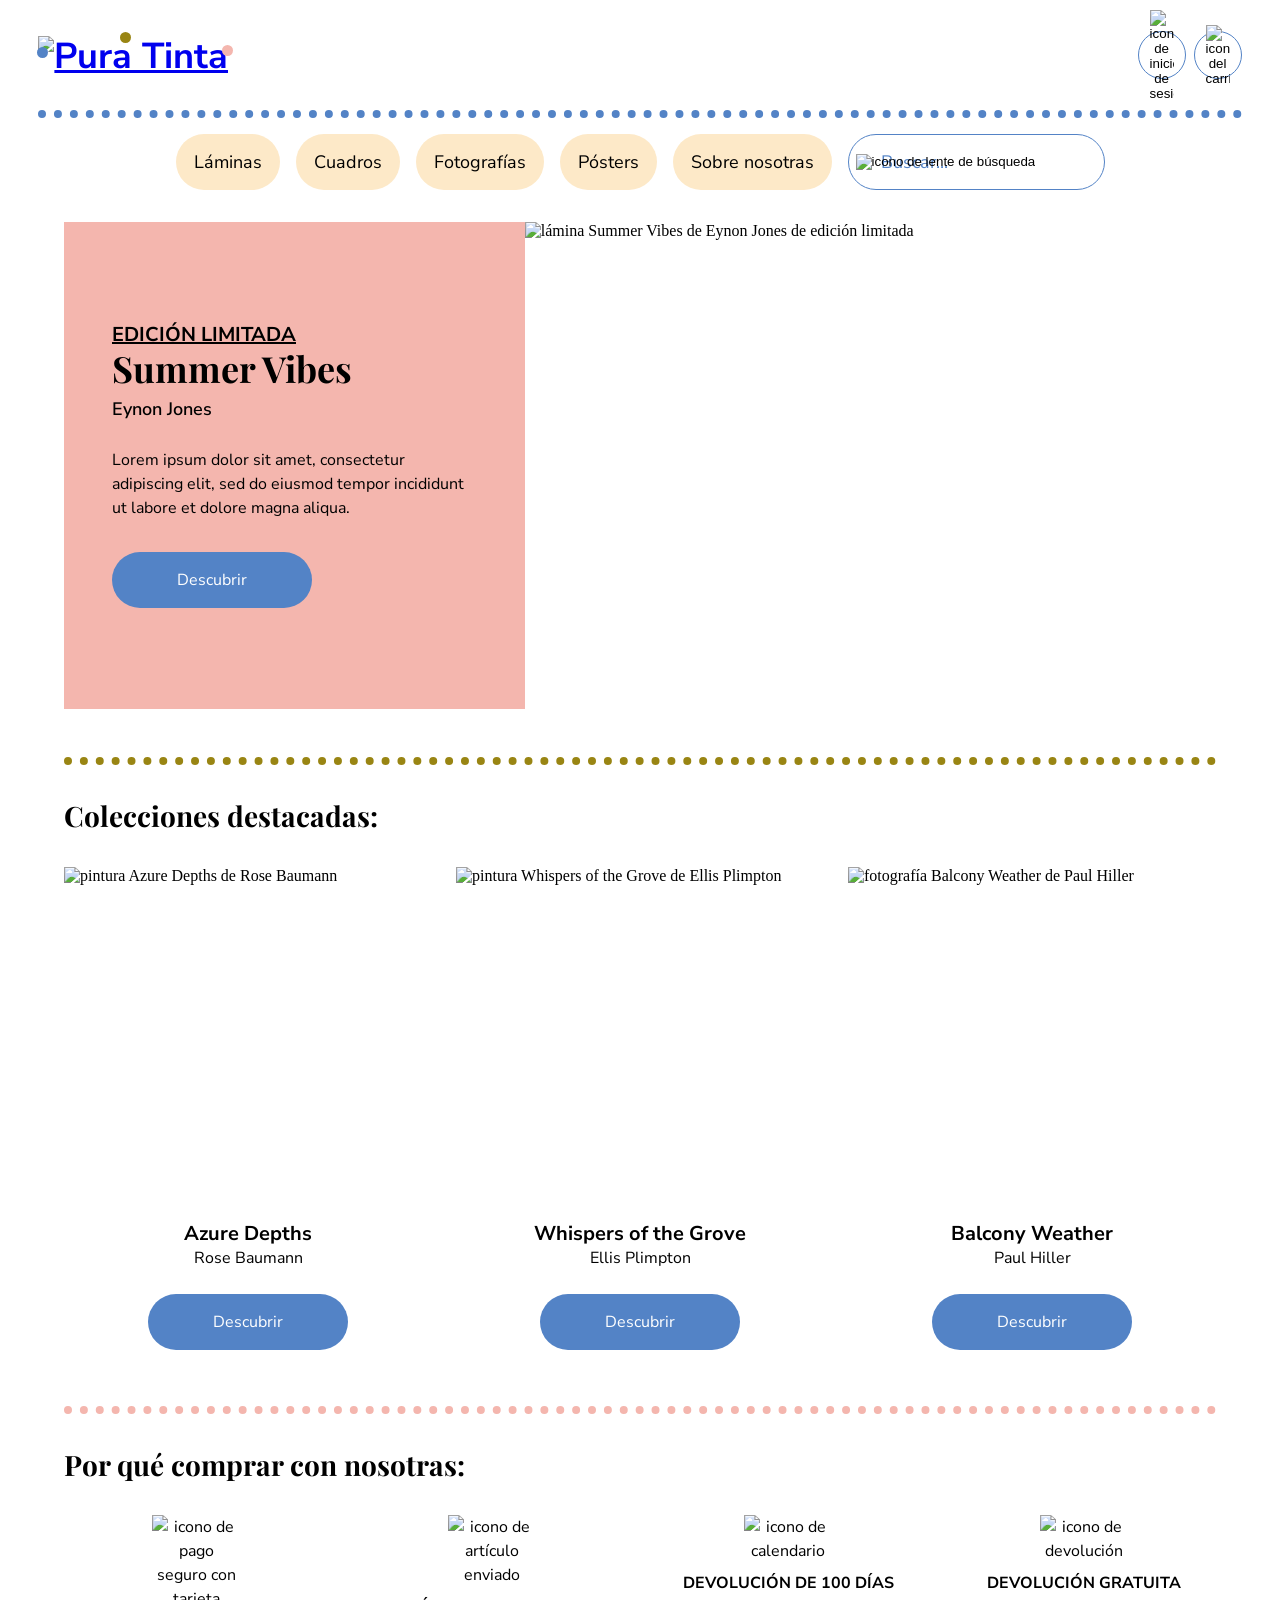
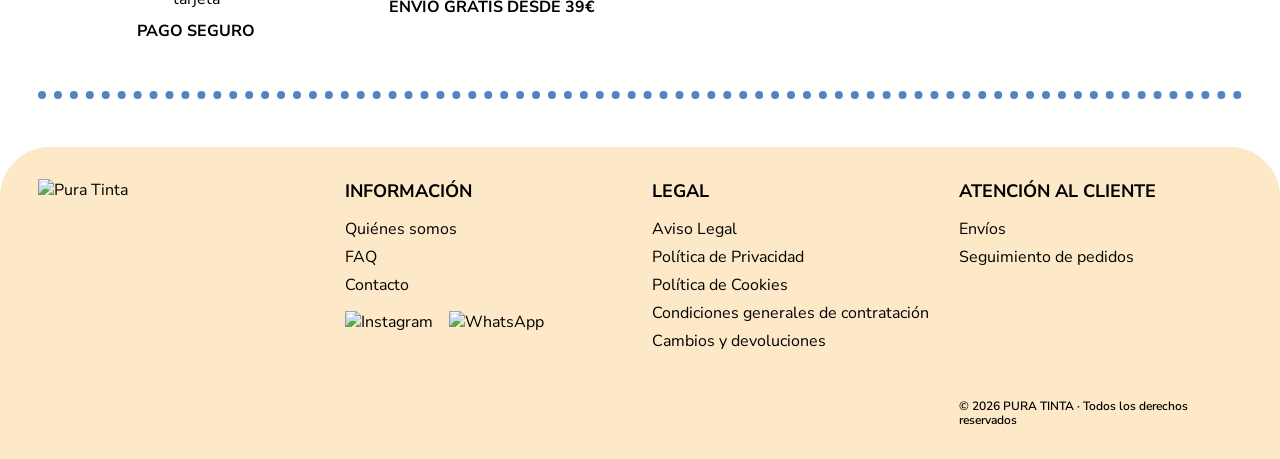
==== commit a87a53fb: "update images urls" ====
--- a/index.html
+++ b/index.html
@@ -24,7 +24,7 @@
         <h1 class="logo">
           <a href="#">
             <img
-              src="http://a517.masterux.net/imagenes/logo-pura-tinta.svg"
+              src="https://a517.masterux.net/imagenes/logo-pura-tinta.svg"
               alt="Pura Tinta"
             />
           </a>
@@ -38,7 +38,7 @@
           <button class="btn_login">
             <img
               class="btn_icon"
-              src="https://i.postimg.cc/HxgsJQ8G/icon-button-login.png"
+              src="https://a517.masterux.net/imagenes/iconos/icono_boton_login.svg"
               alt="icono de inicio de sesión"
             />
           </button>
@@ -46,7 +46,7 @@
           <button class="btn_shop">
             <img
               class="btn_icon"
-              src="https://i.postimg.cc/Y9RkhTw6/icon-button-shop.png"
+              src="https://a517.masterux.net/imagenes/iconos/icono_boton_carrito.svg"
               alt="icono del carrito"
             />
           </button>
@@ -86,9 +86,9 @@
                 placeholder="Buscar..."
               />
               <button type="submit">
-                <img
+                 <img
                   class="btn_icon searching_icon"
-                  src="https://i.postimg.cc/g06HcP81/icon-Magnifying-Glass.png"
+                  src="https://a517.masterux.net/imagenes/iconos/icono_boton_lente.svg"
                   alt="icono de lente de búsqueda"
                 />
               </button>
@@ -123,7 +123,7 @@
         <!-- la imagen de la hero está definida como <img> y no como background-image en css ya que es el producto que queremos vender y nos interesa que se lea el “alt” si no se mostra la imagen  -->
         <div class="hero_image">
           <img
-            src="http://a517.masterux.net/imagenes/productos/lamina-summer-vibes-eynon-jones.png"
+            src="https://a517.masterux.net/imagenes/productos/lamina-summer-vibes-eynon-jones.png"
             alt="lámina Summer Vibes de Eynon Jones de edición limitada"
           />
         </div>
@@ -138,7 +138,7 @@
           <!-- card 1 -->
           <article class="collection_card">
             <img
-              src="http://a517.masterux.net/imagenes/productos/pintura-azure-depths-rosa-baumann.jpg"
+              src="https://a517.masterux.net/imagenes/productos/pintura-azure-depths-rosa-baumann.jpg"
               alt="pintura Azure Depths de Rose Baumann"
             />
             <div class="collection_info">
@@ -151,7 +151,7 @@
           <!-- card 2 -->
           <article class="collection_card">
             <img
-              src="http://a517.masterux.net/imagenes/productos/pintura-whispers-of-the-grove-ellis-plimpton.png"
+              src="https://a517.masterux.net/imagenes/productos/pintura-whispers-of-the-grove-ellis-plimpton.png"
               alt="pintura Whispers of the Grove de Ellis Plimpton"
             />
             <div class="collection_info">
@@ -164,7 +164,7 @@
           <!-- card 3 -->
           <article class="collection_card">
             <img
-              src="http://a517.masterux.net/imagenes/productos/fotografia-balcony-weather-paul-hiller.png"
+              src="https://a517.masterux.net/imagenes/productos/fotografia-balcony-weather-paul-hiller.png"
               alt="fotografía Balcony Weather de Paul Hiller"
             />
             <div class="collection_info">
@@ -184,7 +184,7 @@
           <!-- PAGO SEGURO -->
           <li class="delivery_card">
             <img
-              src="http://a517.masterux.net/imagenes/iconos/icono_pagoseguro.png"
+              src="https://a517.masterux.net/imagenes/iconos/icono_pagoseguro.png"
               alt="icono de pago seguro con tarjeta"
               class="icon_delivery_section"
             />
@@ -194,7 +194,7 @@
           <!-- ENVÍO GRATIS -->
           <li class="delivery_card">
             <img
-              src="http://a517.masterux.net/imagenes/iconos/icono_enviado.png"
+              src="https://a517.masterux.net/imagenes/iconos/icono_enviado.png"
               alt="icono de artículo enviado"
               class="icon_delivery_section"
             />
@@ -204,7 +204,7 @@
           <!-- DEVOLUCIÓN DE 100 DÍAS -->
           <li class="delivery_card">
             <img
-              src="http://a517.masterux.net/imagenes/iconos/icono_calendario.png"
+              src="https://a517.masterux.net/imagenes/iconos/icono_calendario.png"
               alt="icono de calendario"
               class="icon_delivery_section"
             />
@@ -214,7 +214,7 @@
           <!-- DEVOLUCIÓN GRATUITA -->
           <li class="delivery_card">
             <img
-              src="http://a517.masterux.net/imagenes/iconos/icono_devolucion.png"
+              src="https://a517.masterux.net/imagenes/iconos/icono_devolucion.png"
               alt="icono de devolución"
               class="icon_delivery_section"
             />
@@ -257,7 +257,7 @@
         <div class="footer_icons_container">
           <a href="#">
             <img
-              src="http://a517.masterux.net/imagenes/iconos/icono_instagram_logo.svg"
+              src="https://a517.masterux.net/imagenes/iconos/icono_instagram_logo.svg"
               alt="Instagram"
               class="footer_img"
             />
@@ -265,7 +265,7 @@
 
           <a href="#">
             <img
-              src="http://a517.masterux.net/imagenes/iconos/icono_whatApp_logo.svg"
+              src="https://a517.masterux.net/imagenes/iconos/icono_whatApp_logo.svg"
               alt="WhatsApp"
               class="footer_img"
             />
--- a/styles.css
+++ b/styles.css
@@ -567,12 +567,12 @@
 }
 
 /* nav_pill ACTIVE */
-.nav_pill.active {
+.nav_pill:active {
   background-color: var(--chocolate);
   border: none;
 }
 
-.nav_pill.active a {
+.nav_pill:active a {
   color: var(--white);
 }
 
@@ -649,8 +649,7 @@
 .hero_section {
   max-width: 72rem; /* 1152px */
   margin-inline: auto;
-  padding: 2rem 0;
-
+  padding: 2rem 0 3rem;
   display: flex;
   flex-direction: column-reverse;
   justify-content: flex-start;
@@ -691,7 +690,6 @@
 @media screen and (min-width: 766px) {
   /* HERO SECTION */
   .hero_section {
-    padding: 2rem 0;
     display: grid;
     grid-template-columns: 40% 60%;
   }
@@ -719,7 +717,7 @@
 .collections_section {
   max-width: 72rem; /* 1152px */
   margin-inline: auto;
-  padding: 2rem 0;
+  padding: 2rem 0 3rem;
   display: flex;
   flex-direction: column;
   justify-content: flex-start;
@@ -783,7 +781,7 @@
 .delivery_section {
   max-width: 72rem; /* 1152px */
   margin-inline: auto;
-  padding-block: 2rem; /* 32px */
+  padding: 2rem 0 3rem; /* 32px */
 }
 
 .delivery_cards_container {
@@ -846,7 +844,7 @@
 .product_sheet {
   max-width: 72rem;
   margin-inline: auto;
-  padding-block: 2rem;
+  padding: 2rem 0 3rem;
 }
 
 /* LAYOUT FICHA */
@@ -1000,11 +998,6 @@
   font-size: 1rem;
 }
 
-.btn_cart_plus,
-.btn_cart_minus {
-  width: 2.5rem; /* 40px */
-  height: 2.5rem; /* 40px */
-}
 
 /* BOTÓN CARRITO */
 .btn_add_to_cart {
@@ -1069,14 +1062,14 @@
 .suggested_products_section {
   max-width: 72rem; /* 1152px */
   margin-inline: auto;
-  padding-block: 2rem; /* 32px */
+  padding: 2rem 0 3rem; /* 32px */
 }
 
 /* FLUID GRID MOBILE */
 .suggested_products_cards_container {
   display: grid;
   grid-template-columns: repeat(auto-fit, minmax(12.5rem, 1fr));
-  gap: 1.5rem;
+  gap: 2rem;
   row-gap: 2rem;
   margin-block-start: 1.5rem;
 }
@@ -1086,6 +1079,11 @@
   flex-direction: column;
   gap: 0.5rem; /* 8px */
   height: 100%;
+}
+
+.suggested_products_card:hover {
+  transform: translateY(-0.5rem);
+  transition-duration: 400ms;
 }
 
 .suggested_products_img {
@@ -1093,6 +1091,8 @@
   aspect-ratio: 176/250;
   object-fit: cover;
 }
+
+
 
 .suggested_products_text_container {
   display: flex;
@@ -1185,24 +1185,25 @@
 
 /* ===================== FOOTER ==================== */
 
+.footer {
+  margin: 3rem 0 0;
+  padding-inline: clamp(1rem, 3vw, 4rem); /*padding laterales */
+  padding-block: 2rem;
+  background-color: var(--sand);
+  border-radius: 50px 50px 0 0;
+  padding-block: 2rem;
+  display: flex;
+  flex-direction: column;
+  justify-content: flex-start;
+  align-items: center;
+  gap: 2.5rem;
+}
+
 .footer :is(h2) {
   font-family: var(--font-body);
   font-size: 1.125rem; /* 18px */
   line-height: 1.5rem; /* 24px  */
   font-weight: var(--font-bold);
-}
-
-.footer {
-  padding-inline: clamp(1rem, 3vw, 4rem); /*padding laterales */
-  background-color: var(--sand);
-  border-radius: 50px 50px 0 0;
-  margin-block-start: 2rem;
-  padding-block: 2rem;
-  display: flex;
-  flex-direction: column;
-  justify-content: flex-start;
-  align-items: center;
-  gap: 2.5rem;
 }
 
 .footer_section {
